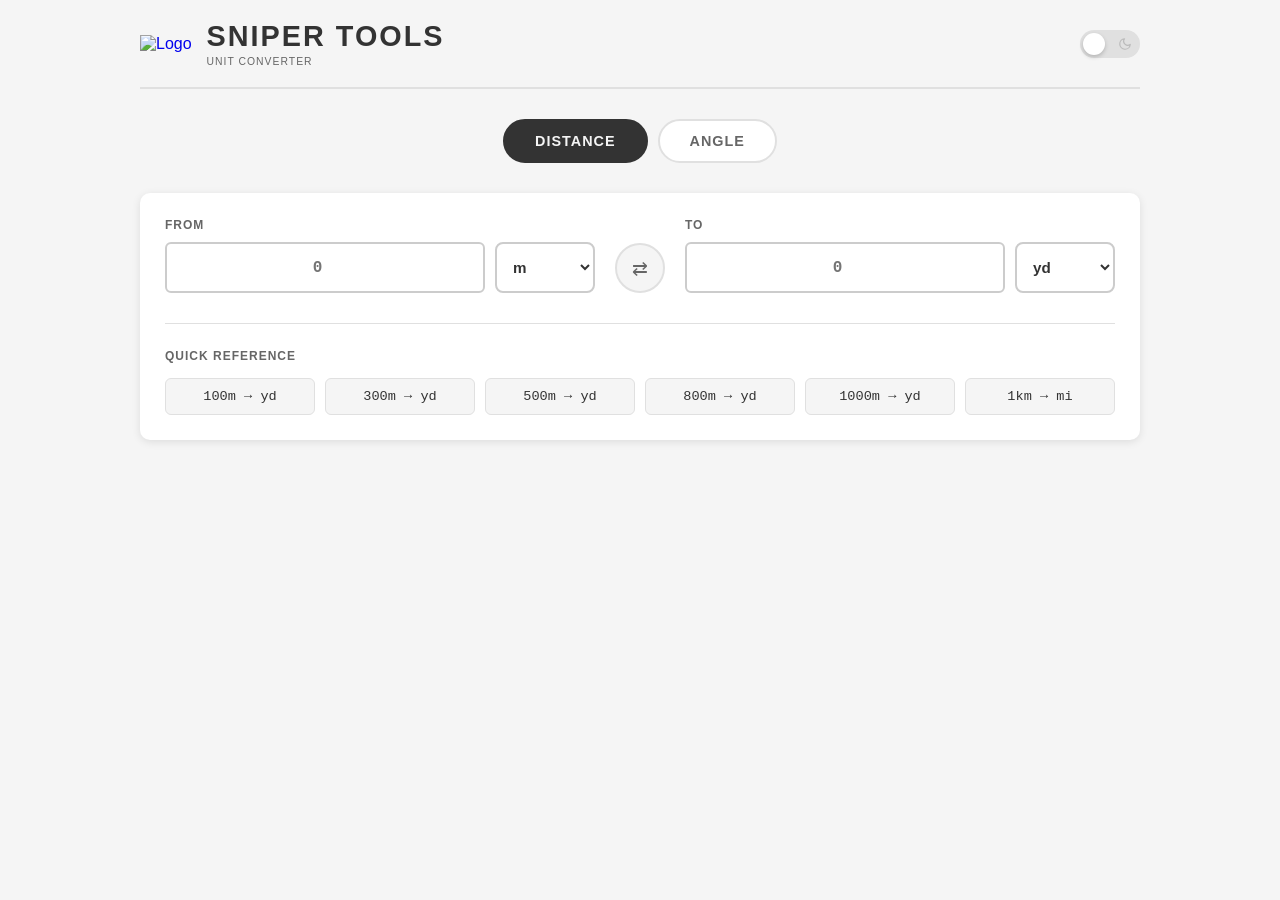
==== converter.html @ 800367f3 "Add Unit Converter tool: distance and angle conversion with bidirectional calculation, pill-style ta" ====
<!DOCTYPE html>
<html lang="en">
<head>
    <meta charset="UTF-8">
    <meta name="viewport" content="width=device-width, initial-scale=1.0">
    <title>Sniper Tools - Unit Converter</title>
    <link rel="stylesheet" href="styles.css">
    <style>
        /* Converter specific styles */
        
        /* Tabs container */
        .tabs-container {
            display: flex;
            justify-content: center;
            margin-bottom: 30px;
            gap: 10px;
        }
        
        .tab-btn {
            padding: 12px 30px;
            border: 2px solid var(--border-color);
            background-color: var(--card-bg);
            color: var(--text-secondary);
            border-radius: 50px;
            font-size: 0.9rem;
            font-weight: 600;
            text-transform: uppercase;
            letter-spacing: 1px;
            cursor: pointer;
            transition: all 0.3s ease;
        }
        
        .tab-btn:hover {
            border-color: var(--accent-color);
            color: var(--text-color);
        }
        
        .tab-btn.active {
            background-color: var(--accent-color);
            border-color: var(--accent-color);
            color: var(--bg-color);
        }
        
        /* Tab content */
        .tab-content {
            display: none;
        }
        
        .tab-content.active {
            display: block;
        }
        
        /* Converter layout */
        .converter-layout {
            display: grid;
            grid-template-columns: 1fr auto 1fr;
            gap: 20px;
            align-items: end;
        }
        
        .converter-side {
            display: flex;
            flex-direction: column;
            gap: 10px;
        }
        
        .converter-side label {
            font-size: 0.75rem;
            color: var(--text-secondary);
            text-transform: uppercase;
            letter-spacing: 1px;
            font-weight: 600;
        }
        
        .input-wrapper {
            display: flex;
            gap: 10px;
        }
        
        .value-input {
            flex: 1;
            padding: 14px 16px;
            border: 2px solid var(--input-border);
            border-radius: 8px;
            background-color: var(--input-bg);
            color: var(--text-color);
            font-size: 1.2rem;
            font-family: var(--font-mono);
            font-weight: 600;
            text-align: center;
            transition: border-color 0.3s ease;
        }
        
        .value-input:focus {
            outline: none;
            border-color: var(--accent-color);
        }
        
        .unit-select {
            width: 100px;
            padding: 14px 12px;
            border: 2px solid var(--input-border);
            border-radius: 8px;
            background-color: var(--input-bg);
            color: var(--text-color);
            font-size: 0.95rem;
            font-weight: 600;
            cursor: pointer;
            transition: border-color 0.3s ease;
        }
        
        .unit-select:focus {
            outline: none;
            border-color: var(--accent-color);
        }
        
        /* Swap button */
        .swap-btn {
            width: 50px;
            height: 50px;
            border: 2px solid var(--border-color);
            border-radius: 50%;
            background-color: var(--bg-color);
            color: var(--text-secondary);
            font-size: 1.2rem;
            cursor: pointer;
            transition: all 0.3s ease;
            display: flex;
            align-items: center;
            justify-content: center;
        }
        
        .swap-btn:hover {
            border-color: var(--accent-color);
            color: var(--accent-color);
            transform: rotate(180deg);
        }
        
        /* Quick conversions */
        .quick-conversions {
            margin-top: 30px;
            padding-top: 25px;
            border-top: 1px solid var(--border-color);
        }
        
        .quick-title {
            font-size: 0.75rem;
            color: var(--text-secondary);
            text-transform: uppercase;
            letter-spacing: 1px;
            font-weight: 600;
            margin-bottom: 15px;
        }
        
        .quick-grid {
            display: grid;
            grid-template-columns: repeat(auto-fit, minmax(120px, 1fr));
            gap: 10px;
        }
        
        .quick-item {
            padding: 10px 12px;
            background-color: var(--bg-color);
            border: 1px solid var(--border-color);
            border-radius: 6px;
            text-align: center;
            font-family: var(--font-mono);
            font-size: 0.85rem;
            color: var(--text-color);
            cursor: pointer;
            transition: all 0.2s ease;
        }
        
        .quick-item:hover {
            border-color: var(--accent-color);
            background-color: var(--card-bg);
        }
        
        /* Mobile responsive */
        @media (max-width: 768px) {
            .converter-layout {
                grid-template-columns: 1fr;
                gap: 20px;
            }
            
            .swap-btn {
                width: 45px;
                height: 45px;
                margin: 0 auto;
                transform: rotate(90deg);
            }
            
            .swap-btn:hover {
                transform: rotate(270deg);
            }
            
            .value-input {
                font-size: 1.1rem;
            }
            
            .unit-select {
                width: 90px;
            }
        }
        
        @media (max-width: 480px) {
            .tabs-container {
                gap: 8px;
            }
            
            .tab-btn {
                padding: 10px 20px;
                font-size: 0.8rem;
            }
            
            .input-wrapper {
                flex-direction: column;
            }
            
            .unit-select {
                width: 100%;
            }
        }
    </style>
</head>
<body>
    <div class="container">
        <header>
            <div class="logo-title">
                <a href="index.html" aria-label="Back to home">
                    <img src="logo.png" alt="Logo" class="logo">
                </a>
                <div>
                    <h1>Sniper Tools</h1>
                    <div class="subtitle">Unit Converter</div>
                </div>
            </div>
            <div class="theme-toggle">
                <button class="toggle-btn" id="themeToggle" data-active="false" aria-label="Toggle dark mode"><span class="slider"></span></button>
            </div>
        </header>

        <!-- Tabs -->
        <div class="tabs-container">
            <button class="tab-btn active" data-tab="distance">Distance</button>
            <button class="tab-btn" data-tab="angle">Angle</button>
        </div>

        <!-- Distance Tab -->
        <div class="card tab-content active" id="distance-tab">
            <div class="converter-layout">
                <div class="converter-side">
                    <label>From</label>
                    <div class="input-wrapper">
                        <input type="number" id="dist-input-1" class="value-input" placeholder="0" step="any">
                        <select id="dist-unit-1" class="unit-select">
                            <option value="mm">mm</option>
                            <option value="cm">cm</option>
                            <option value="m" selected>m</option>
                            <option value="km">km</option>
                            <option value="in">in</option>
                            <option value="ft">ft</option>
                            <option value="yd">yd</option>
                            <option value="mi">mi</option>
                        </select>
                    </div>
                </div>

                <button class="swap-btn" id="dist-swap" title="Swap units">⇄</button>

                <div class="converter-side">
                    <label>To</label>
                    <div class="input-wrapper">
                        <input type="number" id="dist-input-2" class="value-input" placeholder="0" step="any">
                        <select id="dist-unit-2" class="unit-select">
                            <option value="mm">mm</option>
                            <option value="cm">cm</option>
                            <option value="m">m</option>
                            <option value="km">km</option>
                            <option value="in">in</option>
                            <option value="ft">ft</option>
                            <option value="yd" selected>yd</option>
                            <option value="mi">mi</option>
                        </select>
                    </div>
                </div>
            </div>

            <div class="quick-conversions">
                <div class="quick-title">Quick Reference</div>
                <div class="quick-grid">
                    <div class="quick-item" data-val="100" data-from="m" data-to="yd">100m → yd</div>
                    <div class="quick-item" data-val="300" data-from="m" data-to="yd">300m → yd</div>
                    <div class="quick-item" data-val="500" data-from="m" data-to="yd">500m → yd</div>
                    <div class="quick-item" data-val="800" data-from="m" data-to="yd">800m → yd</div>
                    <div class="quick-item" data-val="1000" data-from="m" data-to="yd">1000m → yd</div>
                    <div class="quick-item" data-val="1" data-from="km" data-to="mi">1km → mi</div>
                </div>
            </div>
        </div>

        <!-- Angle Tab -->
        <div class="card tab-content" id="angle-tab">
            <div class="converter-layout">
                <div class="converter-side">
                    <label>From</label>
                    <div class="input-wrapper">
                        <input type="number" id="angle-input-1" class="value-input" placeholder="0" step="any">
                        <select id="angle-unit-1" class="unit-select">
                            <option value="deg" selected>°</option>
                            <option value="mils">mils</option>
                            <option value="moa">MOA</option>
                            <option value="rad">rad</option>
                        </select>
                    </div>
                </div>

                <button class="swap-btn" id="angle-swap" title="Swap units">⇄</button>

                <div class="converter-side">
                    <label>To</label>
                    <div class="input-wrapper">
                        <input type="number" id="angle-input-2" class="value-input" placeholder="0" step="any">
                        <select id="angle-unit-2" class="unit-select">
                            <option value="deg">°</option>
                            <option value="mils" selected>mils</option>
                            <option value="moa">MOA</option>
                            <option value="rad">rad</option>
                        </select>
                    </div>
                </div>
            </div>

            <div class="quick-conversions">
                <div class="quick-title">Quick Reference</div>
                <div class="quick-grid">
                    <div class="quick-item" data-val="1" data-from="moa" data-to="mils">1 MOA → mils</div>
                    <div class="quick-item" data-val="0.1" data-from="mils" data-to="moa">0.1 mil → MOA</div>
                    <div class="quick-item" data-val="360" data-from="deg" data-to="mils">360° → mils</div>
                    <div class="quick-item" data-val="6400" data-from="mils" data-to="deg">6400 mils → °</div>
                    <div class="quick-item" data-val="90" data-from="deg" data-to="mils">90° → mils</div>
                    <div class="quick-item" data-val="1" data-from="rad" data-to="deg">1 rad → °</div>
                </div>
            </div>
        </div>
    </div>

    <script>
        // Theme toggle
        const themeToggle = document.getElementById('themeToggle');
        const html = document.documentElement;

        function loadTheme() {
            const savedTheme = localStorage.getItem('sniperTheme');
            if (savedTheme === 'dark') {
                html.setAttribute('data-theme', 'dark');
                themeToggle.setAttribute('data-active', 'true');
            }
        }

        function toggleTheme() {
            const isDark = html.getAttribute('data-theme') === 'dark';
            if (isDark) {
                html.removeAttribute('data-theme');
                themeToggle.setAttribute('data-active', 'false');
                localStorage.setItem('sniperTheme', 'light');
            } else {
                html.setAttribute('data-theme', 'dark');
                themeToggle.setAttribute('data-active', 'true');
                localStorage.setItem('sniperTheme', 'dark');
            }
        }

        themeToggle.addEventListener('click', toggleTheme);

        // Tab switching
        const tabBtns = document.querySelectorAll('.tab-btn');
        const tabContents = document.querySelectorAll('.tab-content');

        tabBtns.forEach(btn => {
            btn.addEventListener('click', () => {
                const tabId = btn.dataset.tab;
                
                // Update buttons
                tabBtns.forEach(b => b.classList.remove('active'));
                btn.classList.add('active');
                
                // Update content
                tabContents.forEach(content => {
                    content.classList.remove('active');
                    if (content.id === `${tabId}-tab`) {
                        content.classList.add('active');
                    }
                });
            });
        });

        // Conversion factors to base units (meters for distance, degrees for angle)
        const distFactors = {
            mm: 0.001,
            cm: 0.01,
            m: 1,
            km: 1000,
            in: 0.0254,
            ft: 0.3048,
            yd: 0.9144,
            mi: 1609.344
        };

        const angleFactors = {
            deg: 1,
            mils: 0.05625,  // 1 mil = 0.05625 degrees (6400 mils = 360 degrees)
            moa: 1/60,      // 1 MOA = 1/60 degree
            rad: 180/Math.PI // radians to degrees
        };

        // Distance converter
        const distInput1 = document.getElementById('dist-input-1');
        const distInput2 = document.getElementById('dist-input-2');
        const distUnit1 = document.getElementById('dist-unit-1');
        const distUnit2 = document.getElementById('dist-unit-2');
        const distSwap = document.getElementById('dist-swap');

        function convertDist(fromInput, toInput, fromUnit, toUnit) {
            const value = parseFloat(fromInput.value);
            if (isNaN(value)) {
                toInput.value = '';
                return;
            }
            
            // Convert to meters first, then to target unit
            const meters = value * distFactors[fromUnit];
            const result = meters / distFactors[toUnit];
            
            // Format to reasonable precision
            toInput.value = parseFloat(result.toFixed(6)).toString();
        }

        distInput1.addEventListener('input', () => {
            convertDist(distInput1, distInput2, distUnit1.value, distUnit2.value);
        });

        distInput2.addEventListener('input', () => {
            convertDist(distInput2, distInput1, distUnit2.value, distUnit1.value);
        });

        distUnit1.addEventListener('change', () => {
            convertDist(distInput1, distInput2, distUnit1.value, distUnit2.value);
        });

        distUnit2.addEventListener('change', () => {
            convertDist(distInput1, distInput2, distUnit1.value, distUnit2.value);
        });

        distSwap.addEventListener('click', () => {
            // Swap units
            const tempUnit = distUnit1.value;
            distUnit1.value = distUnit2.value;
            distUnit2.value = tempUnit;
            
            // Swap values
            const tempVal = distInput1.value;
            distInput1.value = distInput2.value;
            distInput2.value = tempVal;
        });

        // Angle converter
        const angleInput1 = document.getElementById('angle-input-1');
        const angleInput2 = document.getElementById('angle-input-2');
        const angleUnit1 = document.getElementById('angle-unit-1');
        const angleUnit2 = document.getElementById('angle-unit-2');
        const angleSwap = document.getElementById('angle-swap');

        function convertAngle(fromInput, toInput, fromUnit, toUnit) {
            const value = parseFloat(fromInput.value);
            if (isNaN(value)) {
                toInput.value = '';
                return;
            }
            
            // Convert to degrees first, then to target unit
            const degrees = value * angleFactors[fromUnit];
            const result = degrees / angleFactors[toUnit];
            
            // Format to reasonable precision
            toInput.value = parseFloat(result.toFixed(6)).toString();
        }

        angleInput1.addEventListener('input', () => {
            convertAngle(angleInput1, angleInput2, angleUnit1.value, angleUnit2.value);
        });

        angleInput2.addEventListener('input', () => {
            convertAngle(angleInput2, angleInput1, angleUnit2.value, angleUnit1.value);
        });

        angleUnit1.addEventListener('change', () => {
            convertAngle(angleInput1, angleInput2, angleUnit1.value, angleUnit2.value);
        });

        angleUnit2.addEventListener('change', () => {
            convertAngle(angleInput1, angleInput2, angleUnit1.value, angleUnit2.value);
        });

        angleSwap.addEventListener('click', () => {
            // Swap units
            const tempUnit = angleUnit1.value;
            angleUnit1.value = angleUnit2.value;
            angleUnit2.value = tempUnit;
            
            // Swap values
            const tempVal = angleInput1.value;
            angleInput1.value = angleInput2.value;
            angleInput2.value = tempVal;
        });

        // Quick conversion buttons
        document.querySelectorAll('.quick-item').forEach(item => {
            item.addEventListener('click', () => {
                const val = item.dataset.val;
                const from = item.dataset.from;
                const to = item.dataset.to;
                
                // Determine if distance or angle
                const isDist = ['mm', 'cm', 'm', 'km', 'in', 'ft', 'yd', 'mi'].includes(from);
                
                if (isDist) {
                    distInput1.value = val;
                    distUnit1.value = from;
                    distUnit2.value = to;
                    convertDist(distInput1, distInput2, from, to);
                    
                    // Switch to distance tab
                    tabBtns[0].click();
                } else {
                    angleInput1.value = val;
                    angleUnit1.value = from;
                    angleUnit2.value = to;
                    convertAngle(angleInput1, angleInput2, from, to);
                    
                    // Switch to angle tab
                    tabBtns[1].click();
                }
            });
        });

        // Initialize
        loadTheme();
    </script>
</body>
</html>
---- styles.css ----
/* JD Calculator - Common Styles */
/* Theme variables */
:root {
    --bg-color: #f5f5f5;
    --card-bg: #ffffff;
    --text-color: #333333;
    --text-secondary: #666666;
    --border-color: #e0e0e0;
    --input-bg: #ffffff;
    --input-border: #cccccc;
    --accent-color: #333333;
    --accent-hover: #1a1a1a;
    --alert-color: #e67e22;
    --shadow: 0 2px 8px rgba(0, 0, 0, 0.1);
    --cell-bg: #f8f9fa;
    --cell-border: #dee2e6;
    --font-mono: 'SF Mono', 'Monaco', 'Inconsolata', 'Roboto Mono', 'Courier New', monospace;
}

[data-theme="dark"] {
    --bg-color: #1a1a1a;
    --card-bg: #2d2d2d;
    --text-color: #e0e0e0;
    --text-secondary: #aaaaaa;
    --border-color: #404040;
    --input-bg: #3d3d3d;
    --input-border: #505050;
    --accent-color: #e0e0e0;
    --accent-hover: #f5f5f5;
    --alert-color: #f39c12;
    --shadow: 0 2px 8px rgba(0, 0, 0, 0.3);
    --cell-bg: #3d3d3d;
    --cell-border: #505050;
}

/* Reset and base */
* {
    margin: 0;
    padding: 0;
    box-sizing: border-box;
}

body {
    font-family: -apple-system, BlinkMacSystemFont, 'Segoe UI', Roboto, Oxygen, Ubuntu, sans-serif;
    background-color: var(--bg-color);
    color: var(--text-color);
    min-height: 100vh;
    padding: 20px;
    transition: background-color 0.3s ease, color 0.3s ease;
}

.container {
    max-width: 1000px;
    margin: 0 auto;
}

/* ===== UTILITY CLASSES ===== */

/* Card/Panel containers */
.card {
    background-color: var(--card-bg);
    border-radius: 10px;
    box-shadow: var(--shadow);
    padding: 25px;
    margin-bottom: 25px;
}

.card-inner {
    background-color: var(--bg-color);
    border: 2px solid var(--border-color);
    border-radius: 10px;
    padding: 20px;
}

/* Form elements - Labels */
.form-label {
    font-size: 0.75rem;
    color: var(--text-secondary);
    text-transform: uppercase;
    letter-spacing: 1px;
    font-weight: 600;
    margin-bottom: 8px;
    display: block;
}

/* Form elements - Inputs */
.form-input {
    padding: 12px 15px;
    border: 2px solid var(--input-border);
    border-radius: 6px;
    background-color: var(--input-bg);
    color: var(--text-color);
    font-size: 1rem;
    width: 100%;
    transition: border-color 0.3s ease;
}

.form-input:focus {
    outline: none;
    border-color: var(--accent-color);
}

.form-input:disabled {
    background-color: var(--border-color);
    color: var(--text-secondary);
    cursor: not-allowed;
}

.form-input.mono {
    font-family: var(--font-mono);
    text-align: center;
}

/* Form groups */
.input-group {
    display: flex;
    flex-direction: column;
    gap: 5px;
}

.form-row {
    display: flex;
    gap: 30px;
    align-items: center;
    flex-wrap: wrap;
    justify-content: center;
}

/* Buttons */
.btn {
    background-color: var(--accent-color);
    color: white;
    border: none;
    padding: 12px 30px;
    border-radius: 6px;
    font-size: 1rem;
    font-weight: 600;
    cursor: pointer;
    transition: background-color 0.3s ease, transform 0.1s ease;
    text-transform: uppercase;
    letter-spacing: 1px;
}

.btn:hover {
    background-color: var(--accent-hover);
}

.btn:active {
    transform: scale(0.98);
}

.btn-outline {
    background-color: transparent;
    border: 2px solid var(--accent-color);
    color: var(--accent-color);
}

.btn-outline:hover {
    background-color: var(--accent-color);
    color: var(--bg-color);
}

.btn-small {
    padding: 8px 16px;
    font-size: 0.85rem;
}

/* Result display boxes */
.result-box {
    background-color: var(--accent-color);
    color: var(--bg-color);
    padding: 25px;
    border-radius: 10px;
    text-align: center;
}

.result-value {
    font-size: 2rem;
    font-weight: 700;
    font-family: var(--font-mono);
}

.result-unit {
    font-size: 1rem;
    opacity: 0.8;
}

.result-label {
    font-size: 0.75rem;
    text-transform: uppercase;
    letter-spacing: 1px;
    opacity: 0.8;
    margin-bottom: 8px;
}

/* Grid layouts */
.grid-2 {
    display: grid;
    grid-template-columns: repeat(2, 1fr);
    gap: 20px;
}

.grid-4 {
    display: grid;
    grid-template-columns: repeat(4, 1fr);
    gap: 15px;
}

/* Tables */
.table-container {
    background-color: var(--card-bg);
    border-radius: 10px;
    box-shadow: var(--shadow);
    overflow: hidden;
}

.table-header {
    display: grid;
    gap: 10px;
    padding: 15px 20px;
    background-color: var(--accent-color);
    color: var(--bg-color);
    font-weight: 600;
    font-size: 0.85rem;
    text-transform: uppercase;
    letter-spacing: 0.5px;
}

.table-row {
    display: grid;
    gap: 10px;
    padding: 12px 20px;
    border-bottom: 1px solid var(--border-color);
    align-items: center;
    transition: background-color 0.2s ease;
}

.table-row:last-child {
    border-bottom: none;
}

.table-row:hover {
    background-color: var(--cell-bg);
}

/* Select dropdown */
.form-select {
    padding: 12px 15px;
    border: 2px solid var(--input-border);
    border-radius: 6px;
    background-color: var(--input-bg);
    color: var(--text-color);
    font-size: 1rem;
    min-width: 180px;
    transition: border-color 0.3s ease;
}

.form-select:focus {
    outline: none;
    border-color: var(--accent-color);
}

/* Monospace text */
.mono {
    font-family: var(--font-mono);
}

/* Unit label */
.unit-label {
    font-size: 0.75rem;
    color: var(--text-secondary);
    text-align: center;
    margin-top: 2px;
}

/* Section titles */
.section-title {
    font-size: 0.9rem;
    color: var(--text-secondary);
    text-transform: uppercase;
    letter-spacing: 1px;
    margin-bottom: 15px;
    font-weight: 600;
}

/* ===== HEADER STYLES ===== */

header {
    display: flex;
    justify-content: space-between;
    align-items: center;
    margin-bottom: 30px;
    padding-bottom: 20px;
    border-bottom: 2px solid var(--border-color);
    gap: 15px;
    flex-wrap: nowrap;
}

.logo-title {
    display: flex;
    align-items: center;
    gap: 15px;
    flex: 1;
    min-width: 0;
}

.logo-title > div {
    min-width: 0;
}

.logo-title a {
    display: flex;
    text-decoration: none;
}

.logo {
    width: auto;
    height: auto;
    max-width: 120px;
    max-height: 120px;
    object-fit: contain;
    transform: scale(1);
    transform-origin: left center;
    transition: transform 0.3s ease;
}

.logo:hover {
    transform: scale(1.05);
}

h1 {
    font-size: clamp(1rem, 2.5vw, 1.8rem);
    font-weight: 700;
    letter-spacing: 2px;
    text-transform: uppercase;
    white-space: nowrap;
    overflow: hidden;
    text-overflow: ellipsis;
}

.subtitle {
    font-size: 0.65rem;
    color: var(--text-secondary);
    text-transform: uppercase;
    letter-spacing: 1px;
    margin-top: 3px;
    white-space: nowrap;
    overflow: hidden;
    text-overflow: ellipsis;
}

/* Theme toggle */
.theme-toggle {
    display: flex;
    align-items: center;
    gap: 10px;
    flex-shrink: 0;
}

.toggle-btn {
    width: 60px;
    height: 28px;
    background-color: var(--border-color);
    border-radius: 14px;
    position: relative;
    cursor: pointer;
    transition: background-color 0.3s ease;
    border: none;
}

.toggle-btn::before {
    content: '';
    position: absolute;
    left: 8px;
    top: 50%;
    transform: translateY(-50%);
    width: 14px;
    height: 14px;
    background-image: url("data:image/svg+xml,%3Csvg xmlns='http://www.w3.org/2000/svg' viewBox='0 0 24 24' fill='none' stroke='%23666' stroke-width='2' stroke-linecap='round' stroke-linejoin='round'%3E%3Ccircle cx='12' cy='12' r='5'/%3E%3Cline x1='12' y1='1' x2='12' y2='3'/%3E%3Cline x1='12' y1='21' x2='12' y2='23'/%3E%3Cline x1='4.22' y1='4.22' x2='5.64' y2='5.64'/%3E%3Cline x1='18.36' y1='18.36' x2='19.78' y2='19.78'/%3E%3Cline x1='1' y1='12' x2='3' y2='12'/%3E%3Cline x1='21' y1='12' x2='23' y2='12'/%3E%3Cline x1='4.22' y1='19.78' x2='5.64' y2='18.36'/%3E%3Cline x1='18.36' y1='5.64' x2='19.78' y2='4.22'/%3E%3C/svg%3E");
    background-size: contain;
    background-repeat: no-repeat;
    opacity: 1;
    transition: opacity 0.3s ease;
}

.toggle-btn::after {
    content: '';
    position: absolute;
    right: 8px;
    top: 50%;
    transform: translateY(-50%);
    width: 14px;
    height: 14px;
    background-image: url("data:image/svg+xml,%3Csvg xmlns='http://www.w3.org/2000/svg' viewBox='0 0 24 24' fill='none' stroke='%23666' stroke-width='2' stroke-linecap='round' stroke-linejoin='round'%3E%3Cpath d='M21 12.79A9 9 0 1 1 11.21 3 7 7 0 0 0 21 12.79z'/%3E%3C/svg%3E");
    background-size: contain;
    background-repeat: no-repeat;
    opacity: 0.3;
    transition: opacity 0.3s ease;
}

.toggle-btn .slider {
    position: absolute;
    width: 22px;
    height: 22px;
    background-color: white;
    border-radius: 50%;
    top: 3px;
    left: 3px;
    transition: transform 0.3s ease;
    box-shadow: 0 2px 4px rgba(0, 0, 0, 0.2);
    z-index: 1;
}

.toggle-btn[data-active="true"] {
    background-color: var(--accent-color);
}

.toggle-btn[data-active="true"]::before {
    opacity: 0.3;
}

.toggle-btn[data-active="true"]::after {
    opacity: 1;
}

.toggle-btn[data-active="true"] .slider {
    transform: translateX(32px);
}

/* Legacy button styles - for backward compatibility */
.reset-btn {
    background-color: var(--accent-color);
    color: white;
    border: none;
    padding: 12px 30px;
    border-radius: 6px;
    font-size: 1rem;
    font-weight: 600;
    cursor: pointer;
    transition: background-color 0.3s ease, transform 0.1s ease;
    text-transform: uppercase;
    letter-spacing: 1px;
}

.reset-btn:hover {
    background-color: var(--accent-hover);
}

.reset-btn:active {
    transform: scale(0.98);
}

/* Legacy form elements - for backward compatibility */
select, input[type="number"] {
    padding: 12px 15px;
    border: 2px solid var(--input-border);
    border-radius: 6px;
    background-color: var(--input-bg);
    color: var(--text-color);
    font-size: 1rem;
    transition: border-color 0.3s ease;
}

select:focus, input[type="number"]:focus {
    outline: none;
    border-color: var(--accent-color);
}

/* ===== RESPONSIVE STYLES ===== */

@media (max-width: 768px) {
    header {
        gap: 10px;
    }

    .logo-title {
        gap: 10px;
    }

    .logo {
        max-width: 90px;
        max-height: 90px;
    }

    h1 {
        font-size: clamp(0.9rem, 2vw, 1.5rem);
    }

    .subtitle {
        font-size: 0.6rem;
    }

    /* Responsive utility classes */
    .form-row {
        flex-direction: column;
        gap: 20px;
    }

    .grid-2 {
        grid-template-columns: 1fr;
        gap: 15px;
    }

    .grid-4 {
        grid-template-columns: repeat(2, 1fr);
        gap: 12px;
    }

    .result-value {
        font-size: 1.8rem;
    }

    .card {
        padding: 20px;
    }

    .card-inner {
        padding: 15px;
    }
}

@media (max-width: 480px) {
    body {
        padding: 15px;
    }

    header {
        gap: 8px;
    }

    .logo-title {
        gap: 8px;
    }

    .logo {
        max-width: 70px;
        max-height: 70px;
    }

    h1 {
        font-size: 0.85rem;
        letter-spacing: 1px;
    }

    .subtitle {
        font-size: 0.55rem;
    }

    .toggle-btn {
        width: 50px;
        height: 24px;
    }

    .toggle-btn .slider {
        width: 18px;
        height: 18px;
    }

    .toggle-btn[data-active="true"] .slider {
        transform: translateX(26px);
    }

    .form-row {
        gap: 15px;
    }

    .grid-4 {
        grid-template-columns: 1fr;
        gap: 10px;
    }

    .result-value {
        font-size: 1.5rem;
    }

    .card {
        padding: 15px;
    }

    .form-input, .form-select {
        padding: 10px 12px;
        font-size: 0.95rem;
    }
}
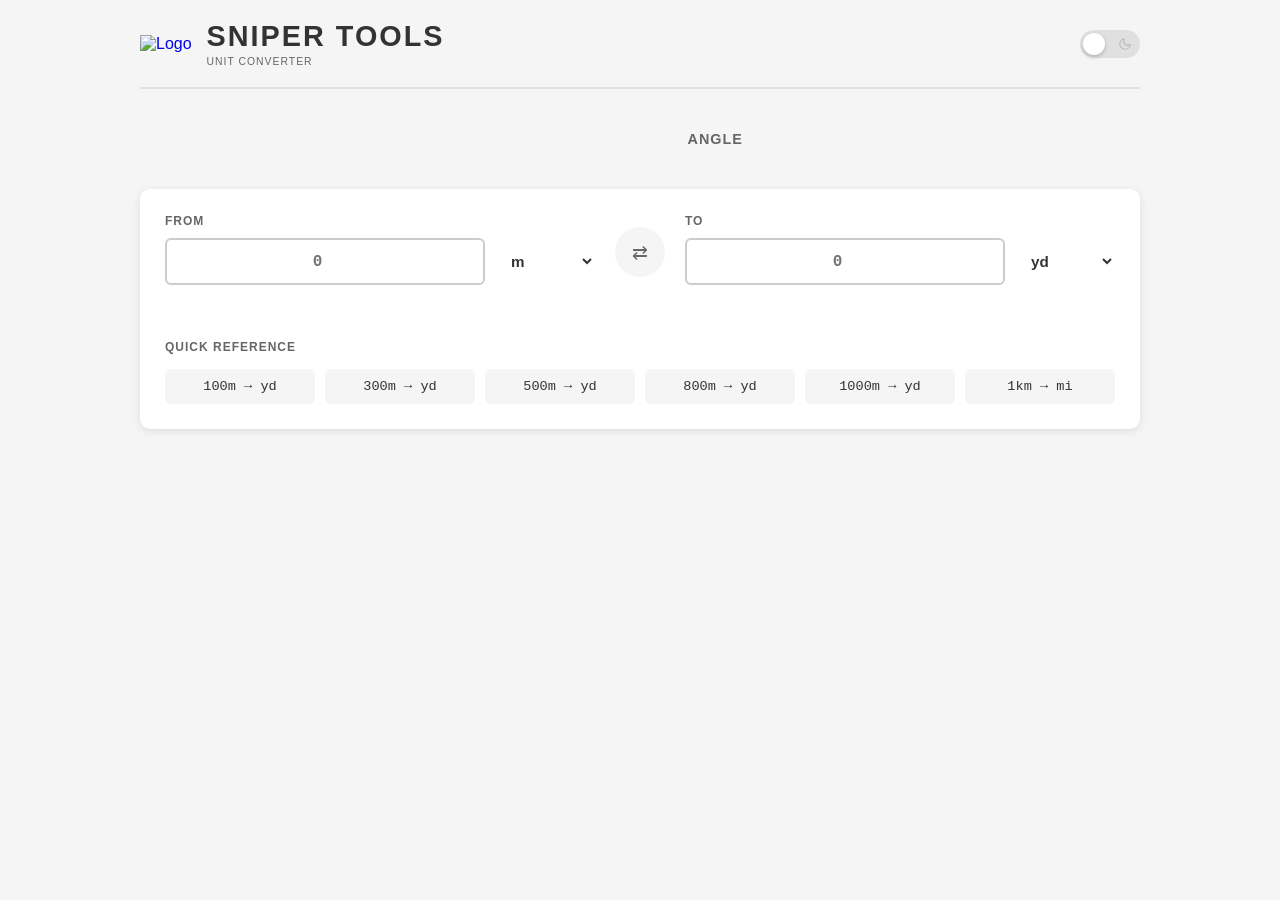
==== commit 64d26a95: "Add Web App manifest and icon support for all pages" ====
--- a/converter.html
+++ b/converter.html
@@ -5,6 +5,12 @@
     <meta name="viewport" content="width=device-width, initial-scale=1.0">
     <title>Sniper Tools - Unit Converter</title>
     <link rel="stylesheet" href="styles.css">
+    <link rel="apple-touch-icon" href="icon.png">
+    <link rel="icon" type="image/png" href="icon.png">
+    <link rel="manifest" href="manifest.json">
+    <meta name="apple-mobile-web-app-capable" content="yes">
+    <meta name="apple-mobile-web-app-status-bar-style" content="black-translucent">
+    <meta name="apple-mobile-web-app-title" content="Sniper Tools">
     <style>
         /* Converter specific styles */
         
@@ -18,8 +24,8 @@
         
         .tab-btn {
             padding: 12px 30px;
-            border: 2px solid var(--border-color);
-            background-color: var(--card-bg);
+            border: 2px solid var(--border);
+            background-color: var(--bg-secondary);
             color: var(--text-secondary);
             border-radius: 50px;
             font-size: 0.9rem;
@@ -31,13 +37,13 @@
         }
         
         .tab-btn:hover {
-            border-color: var(--accent-color);
-            color: var(--text-color);
+            border-color: var(--text-primary);
+            color: var(--text-primary);
         }
         
         .tab-btn.active {
-            background-color: var(--accent-color);
-            border-color: var(--accent-color);
+            background-color: var(--text-primary);
+            border-color: var(--text-primary);
             color: var(--bg-color);
         }
         
@@ -80,10 +86,10 @@
         .value-input {
             flex: 1;
             padding: 14px 16px;
-            border: 2px solid var(--input-border);
+            border: 2px solid var(--border);
             border-radius: 8px;
-            background-color: var(--input-bg);
-            color: var(--text-color);
+            background-color: var(--bg-secondary);
+            color: var(--text-primary);
             font-size: 1.2rem;
             font-family: var(--font-mono);
             font-weight: 600;
@@ -93,16 +99,16 @@
         
         .value-input:focus {
             outline: none;
-            border-color: var(--accent-color);
+            border-color: var(--text-primary);
         }
         
         .unit-select {
             width: 100px;
             padding: 14px 12px;
-            border: 2px solid var(--input-border);
+            border: 2px solid var(--border);
             border-radius: 8px;
-            background-color: var(--input-bg);
-            color: var(--text-color);
+            background-color: var(--bg-secondary);
+            color: var(--text-primary);
             font-size: 0.95rem;
             font-weight: 600;
             cursor: pointer;
@@ -111,14 +117,14 @@
         
         .unit-select:focus {
             outline: none;
-            border-color: var(--accent-color);
+            border-color: var(--text-primary);
         }
         
         /* Swap button */
         .swap-btn {
             width: 50px;
             height: 50px;
-            border: 2px solid var(--border-color);
+            border: 2px solid var(--border);
             border-radius: 50%;
             background-color: var(--bg-color);
             color: var(--text-secondary);
@@ -131,8 +137,8 @@
         }
         
         .swap-btn:hover {
-            border-color: var(--accent-color);
-            color: var(--accent-color);
+            border-color: var(--text-primary);
+            color: var(--text-primary);
             transform: rotate(180deg);
         }
         
@@ -140,7 +146,7 @@
         .quick-conversions {
             margin-top: 30px;
             padding-top: 25px;
-            border-top: 1px solid var(--border-color);
+            border-top: 1px solid var(--border);
         }
         
         .quick-title {
@@ -161,19 +167,19 @@
         .quick-item {
             padding: 10px 12px;
             background-color: var(--bg-color);
-            border: 1px solid var(--border-color);
+            border: 1px solid var(--border);
             border-radius: 6px;
             text-align: center;
             font-family: var(--font-mono);
             font-size: 0.85rem;
-            color: var(--text-color);
+            color: var(--text-primary);
             cursor: pointer;
             transition: all 0.2s ease;
         }
         
         .quick-item:hover {
-            border-color: var(--accent-color);
-            background-color: var(--card-bg);
+            border-color: var(--text-primary);
+            background-color: var(--bg-secondary);
         }
         
         /* Mobile responsive */
--- a/styles.css
+++ b/styles.css
@@ -581,4 +581,369 @@
         padding: 10px 12px;
         font-size: 0.95rem;
     }
+}
+
+/* ===== COMMON COMPONENTS ===== */
+
+/* Tab System */
+.tabs-container {
+    display: flex;
+    justify-content: center;
+    margin-bottom: 30px;
+    gap: 10px;
+}
+
+.tab-btn {
+    padding: 12px 30px;
+    border: 2px solid var(--border-color);
+    background-color: var(--card-bg);
+    color: var(--text-secondary);
+    border-radius: 50px;
+    font-size: 0.9rem;
+    font-weight: 600;
+    text-transform: uppercase;
+    letter-spacing: 1px;
+    cursor: pointer;
+    transition: all 0.3s ease;
+}
+
+.tab-btn:hover {
+    border-color: var(--accent-color);
+    color: var(--text-color);
+}
+
+.tab-btn.active {
+    background-color: var(--accent-color);
+    border-color: var(--accent-color);
+    color: var(--bg-color);
+}
+
+/* Status Colors */
+:root {
+    --success-color: #22c55e;
+    --danger-color: #ef4444;
+}
+
+[data-theme="dark"] {
+    --success-color: #4ade80;
+    --danger-color: #f87171;
+}
+
+/* Error Message */
+.error-message {
+    color: #e74c3c;
+    font-size: 0.9rem;
+    margin: 15px 0;
+    padding: 12px 16px;
+    background-color: rgba(231, 76, 60, 0.1);
+    border-radius: 8px;
+    border-left: 4px solid #e74c3c;
+}
+
+/* History List */
+.history-list {
+    display: flex;
+    flex-direction: column;
+    gap: 10px;
+}
+
+.history-item {
+    display: grid;
+    grid-template-columns: 1fr auto auto;
+    gap: 15px;
+    align-items: center;
+    padding: 14px 18px;
+    background-color: var(--bg-color);
+    border-radius: 8px;
+    border: 1px solid var(--border-color);
+    font-family: var(--font-mono);
+    font-size: 0.85rem;
+    transition: border-color 0.2s;
+}
+
+.history-item:hover {
+    border-color: var(--accent-color);
+}
+
+.history-coords {
+    color: var(--text-secondary);
+    word-break: break-all;
+}
+
+.history-result {
+    color: var(--accent-color);
+    font-weight: 700;
+    white-space: nowrap;
+}
+
+.history-bearing {
+    color: var(--text-color);
+    white-space: nowrap;
+}
+
+/* Legend System */
+.legend {
+    background-color: var(--bg-color);
+    border: 1px solid var(--border-color);
+    border-radius: 8px;
+    padding: 15px;
+    margin-top: 20px;
+}
+
+.legend-header {
+    font-size: 0.85rem;
+    color: var(--text-secondary);
+    text-transform: uppercase;
+    letter-spacing: 1px;
+    margin-bottom: 12px;
+    padding-bottom: 8px;
+    border-bottom: 1px solid var(--border-color);
+}
+
+.legend-item {
+    display: flex;
+    align-items: center;
+    gap: 10px;
+    margin-bottom: 8px;
+    font-size: 0.9rem;
+}
+
+/* Tool/Link Grid */
+.tools-grid,
+.links-container {
+    display: grid;
+    grid-template-columns: repeat(auto-fit, minmax(300px, 1fr));
+    gap: 25px;
+    margin-top: 40px;
+}
+
+/* Tool Card */
+.tool-card,
+.link-item {
+    display: flex;
+    flex-direction: column;
+    align-items: center;
+    padding: 40px 30px;
+    background-color: var(--card-bg);
+    border: 2px solid var(--border-color);
+    border-radius: 12px;
+    text-align: center;
+    text-decoration: none;
+    color: var(--text-color);
+    transition: all 0.3s ease;
+    cursor: pointer;
+}
+
+.tool-card:hover,
+.link-item:hover {
+    transform: translateY(-5px);
+    box-shadow: 0 8px 24px rgba(0, 0, 0, 0.15);
+    border-color: var(--accent-color);
+}
+
+.tool-icon {
+    font-size: 4rem;
+    margin-bottom: 20px;
+}
+
+.tool-card .arrow,
+.link-arrow {
+    margin-top: 20px;
+    font-size: 1.5rem;
+    color: var(--accent-color);
+    transition: transform 0.3s ease;
+}
+
+.tool-card:hover .arrow,
+.link-item:hover .link-arrow {
+    transform: translateX(5px);
+}
+
+/* Link Category Card */
+.link-category {
+    background-color: var(--bg-color);
+    border: 2px solid var(--border-color);
+    border-radius: 10px;
+    padding: 25px;
+}
+
+.category-title {
+    font-size: 0.9rem;
+    color: var(--text-secondary);
+    text-transform: uppercase;
+    letter-spacing: 1px;
+    font-weight: 600;
+    margin-bottom: 20px;
+    padding-bottom: 12px;
+    border-bottom: 1px solid var(--border-color);
+}
+
+/* Config Panel */
+.config-panel {
+    background-color: var(--bg-color);
+    border: 1px solid var(--border-color);
+    border-radius: 8px;
+    overflow: hidden;
+    margin-top: 20px;
+}
+
+.config-toggle {
+    width: 100%;
+    padding: 15px 20px;
+    background: none;
+    border: none;
+    color: var(--text-color);
+    font-size: 1rem;
+    font-weight: 600;
+    cursor: pointer;
+    display: flex;
+    justify-content: space-between;
+    align-items: center;
+}
+
+.config-row {
+    display: grid;
+    grid-template-columns: 100px 80px 80px 80px 80px auto;
+    gap: 10px;
+    align-items: center;
+    padding: 10px 0;
+    border-bottom: 1px solid var(--border-color);
+}
+
+/* Converter Layout */
+.converter-layout {
+    display: grid;
+    grid-template-columns: 1fr auto 1fr;
+    gap: 20px;
+    align-items: end;
+}
+
+.swap-btn {
+    width: 50px;
+    height: 50px;
+    border-radius: 50%;
+    border: 2px solid var(--accent-color);
+    background-color: var(--card-bg);
+    color: var(--accent-color);
+    font-size: 1.2rem;
+    cursor: pointer;
+    display: flex;
+    align-items: center;
+    justify-content: center;
+    transition: all 0.3s ease;
+    margin-bottom: 8px;
+}
+
+.swap-btn:hover {
+    background-color: var(--accent-color);
+    color: var(--bg-color);
+    transform: rotate(180deg);
+}
+
+/* Quick Reference Grid */
+.quick-grid {
+    display: grid;
+    grid-template-columns: repeat(auto-fit, minmax(120px, 1fr));
+    gap: 10px;
+    margin-top: 15px;
+}
+
+/* Loading & Empty States */
+.loading-state,
+.empty-history {
+    text-align: center;
+    padding: 40px;
+    color: var(--text-secondary);
+    font-style: italic;
+}
+
+/* Info Section */
+.info-section {
+    background-color: var(--bg-color);
+    border: 1px solid var(--border-color);
+    border-radius: 8px;
+    padding: 20px;
+    margin-top: 20px;
+}
+
+.info-block {
+    margin-bottom: 15px;
+}
+
+.info-block:last-child {
+    margin-bottom: 0;
+}
+
+/* Result Status Variants */
+.result-box.success {
+    background-color: var(--success-color);
+}
+
+.result-box.danger {
+    background-color: var(--danger-color);
+}
+
+/* UV Index Colors */
+.uv-low { color: #27ae60; }
+.uv-moderate { color: #f1c40f; }
+.uv-high { color: #e67e22; }
+.uv-very-high { color: #e74c3c; }
+
+/* Formula Display */
+.formula-note {
+    background-color: var(--bg-color);
+    border-left: 4px solid var(--accent-color);
+    padding: 15px 20px;
+    margin-top: 20px;
+    font-family: var(--font-mono);
+    font-size: 0.9rem;
+}
+
+/* Intro Section */
+.intro {
+    text-align: center;
+    margin: 40px 0;
+    padding: 20px;
+}
+
+.intro h2 {
+    font-size: 1.3rem;
+    font-weight: 600;
+    color: var(--text-color);
+    margin-bottom: 15px;
+}
+
+.intro p {
+    font-size: 1rem;
+    color: var(--text-secondary);
+    max-width: 600px;
+    margin: 0 auto;
+    line-height: 1.6;
+}
+
+/* GitHub Section */
+.github-section {
+    margin-top: 60px;
+    text-align: center;
+}
+
+.github-link {
+    display: inline-flex;
+    align-items: center;
+    justify-content: center;
+    width: 40px;
+    height: 40px;
+    color: var(--text-secondary);
+    transition: color 0.3s ease, transform 0.3s ease;
+}
+
+.github-link:hover {
+    color: var(--accent-color);
+    transform: scale(1.1);
+}
+
+.github-link svg {
+    width: 100%;
+    height: 100%;
+    fill: currentColor;
 }
